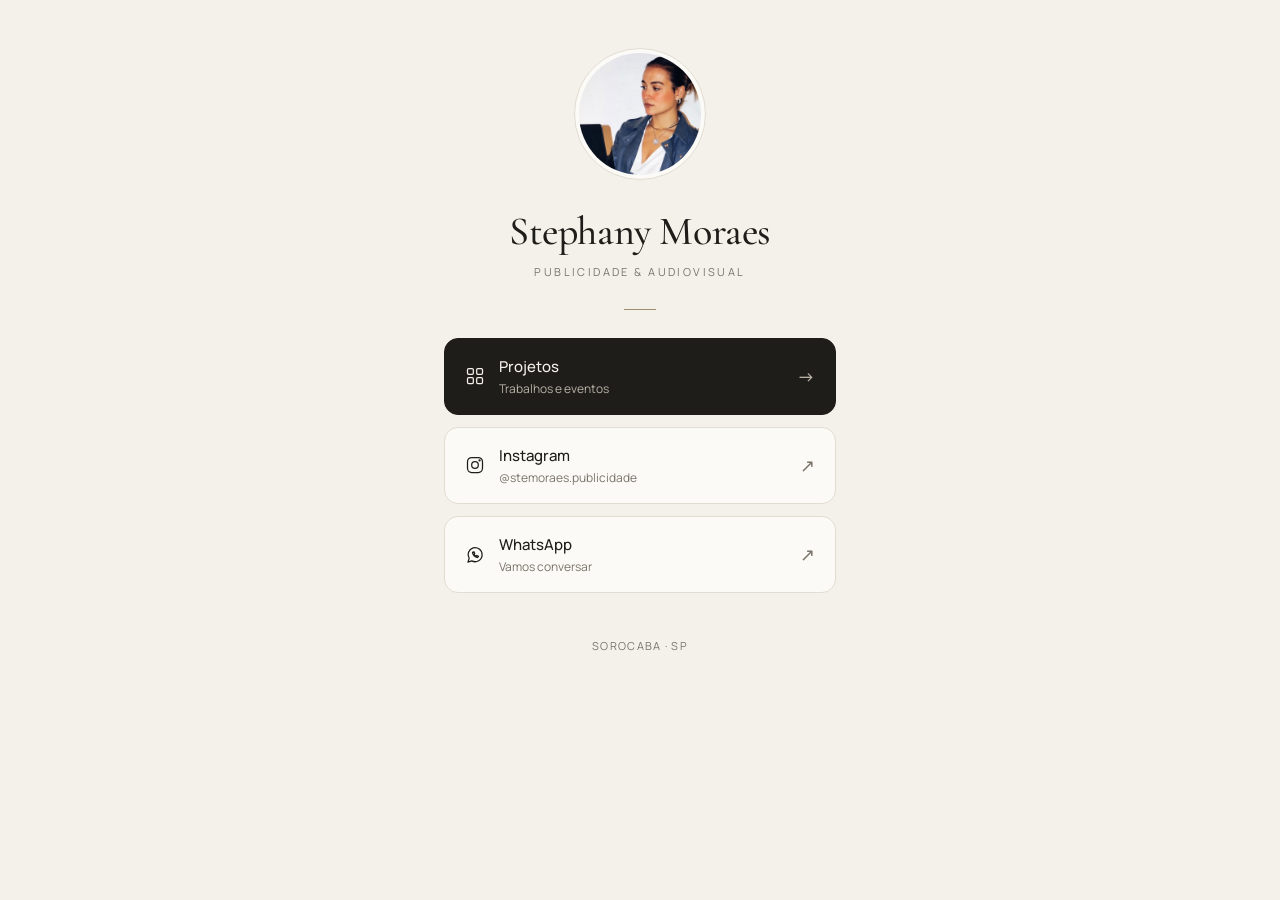
==== Stephany-Moraes/site/index.html @ f01a29e9 "Add files via upload" ====
<!DOCTYPE html>
<html lang="pt-BR">
<head>
  <meta charset="UTF-8">
  <meta name="viewport" content="width=device-width, initial-scale=1">
  <title>Stephany Moraes | Social Media, Videomaker e Fotografia</title>
  <meta name="description" content="Stephany Moraes — Social Media, Videomaker e Fotografia.">
  <meta name="theme-color" content="#f4f1ea">

  <meta property="og:title" content="Stephany Moraes">
  <meta property="og:description" content="Publicidade & Audiovisual">
  <meta property="og:image" content="img/perfil.jpg">

  <link rel="preconnect" href="https://fonts.googleapis.com">
  <link rel="preconnect" href="https://fonts.gstatic.com" crossorigin>
  <link href="https://fonts.googleapis.com/css2?family=Cormorant+Garamond:wght@500&family=Manrope:wght@400;500&display=swap" rel="stylesheet">
  <link rel="stylesheet" href="css/style.css">
</head>
<body>
  <main class="wrap">

    <section class="perfil">
      <img class="foto" src="img/perfil.jpg" alt="Foto de Stephany Moraes">
      <h1 class="nome">Stephany Moraes</h1>
      <p class="areas">Publicidade & Audiovisual</p>
    </section>

    <div class="divisor"></div>

    <nav class="links">
      <a class="btn destaque" href="projetos.html">
        <svg viewBox="0 0 24 24" fill="none" stroke-width="1.5" stroke-linecap="round" stroke-linejoin="round" aria-hidden="true">
          <rect x="3" y="3" width="7" height="7" rx="1.5"/><rect x="14" y="3" width="7" height="7" rx="1.5"/>
          <rect x="3" y="14" width="7" height="7" rx="1.5"/><rect x="14" y="14" width="7" height="7" rx="1.5"/>
        </svg>
        <span class="texto">Projetos<small>Trabalhos e eventos</small></span>
        <span class="seta">→</span>
      </a>

      <a class="btn" href="https://instagram.com/steamoraes.publicidade" target="_blank" rel="noopener">
        <svg viewBox="0 0 24 24" fill="none" stroke-width="1.5" stroke-linecap="round" stroke-linejoin="round" aria-hidden="true">
          <rect x="3" y="3" width="18" height="18" rx="5"/><circle cx="12" cy="12" r="4"/><circle cx="17.5" cy="6.5" r=".6" fill="currentColor"/>
        </svg>
        <span class="texto">Instagram<small>@stemoraes.publicidade</small></span>
        <span class="seta">↗</span>
      </a>

      <a class="btn" href="https://wa.me/5515998329003?text=Ol%C3%A1%2C%20gostaria%20de%20conhecer%20mais%20o%20seu%20trabalho!" target="_blank" rel="noopener">
        <svg viewBox="0 0 24 24" fill="none" stroke-width="1.5" stroke-linecap="round" stroke-linejoin="round" aria-hidden="true">
          <path d="M20.5 11.6a8.4 8.4 0 0 1-12.4 7.4L3.5 20.5l1.5-4.4A8.4 8.4 0 1 1 20.5 11.6z"/>
          <path d="M9 8.8c0 3.2 2.9 6.2 6.2 6.2l1-1.4-2-1-.9.8c-1-.4-2-1.4-2.4-2.4l.8-.9-1-2L9 8.8z"/>
        </svg>
        <span class="texto">WhatsApp<small>Vamos conversar</small></span>
        <span class="seta">↗</span>
      </a>
    </nav>

    <footer class="rodape">Sorocaba · SP</footer>

  </main>
</body>
</html>
---- Stephany-Moraes/site/css/style.css ----
:root {
  --bg: #f4f1ea;
  --surface: #fbfaf6;
  --ink: #1f1d1a;
  --muted: #7a746a;
  --line: #e2ddd2;
  --accent: #a08c6e;
  --radius: 14px;
  --serif: "Cormorant Garamond", Georgia, serif;
  --sans: "Manrope", system-ui, -apple-system, sans-serif;
}

* { box-sizing: border-box; margin: 0; padding: 0; }

html { -webkit-text-size-adjust: 100%; }

body {
  background: var(--bg);
  color: var(--ink);
  font-family: var(--sans);
  font-size: 15px;
  line-height: 1.6;
  min-height: 100vh;
  -webkit-font-smoothing: antialiased;
}

a { color: inherit; text-decoration: none; }

.wrap {
  max-width: 440px;
  margin: 0 auto;
  padding: 48px 24px 40px;
}

/* ---------- Página inicial ---------- */

.perfil {
  text-align: center;
  animation: entrar .7s ease both;
}

.foto {
  width: 132px;
  height: 132px;
  border-radius: 50%;
  object-fit: cover;
  object-position: center;
  border: 1px solid var(--line);
  padding: 4px;
  background: var(--surface);
}

.nome {
  font-family: var(--serif);
  font-weight: 500;
  font-size: 40px;
  line-height: 1.1;
  letter-spacing: -.01em;
  margin-top: 22px;
}

.areas {
  margin-top: 10px;
  font-size: 11px;
  letter-spacing: .22em;
  text-transform: uppercase;
  color: var(--muted);
}

.divisor {
  width: 32px;
  height: 1px;
  background: var(--accent);
  margin: 28px auto;
}

.links {
  display: flex;
  flex-direction: column;
  gap: 12px;
  animation: entrar .7s .15s ease both;
}

.btn {
  display: flex;
  align-items: center;
  gap: 14px;
  padding: 16px 20px;
  background: var(--surface);
  border: 1px solid var(--line);
  border-radius: var(--radius);
  font-weight: 500;
  transition: transform .2s ease, border-color .2s ease, background .2s ease;
}

.btn:hover, .btn:focus-visible {
  border-color: var(--accent);
  transform: translateY(-1px);
}

.btn:active { transform: scale(.98); }

.btn svg {
  width: 20px;
  height: 20px;
  flex-shrink: 0;
  stroke: var(--ink);
}

.btn .texto { flex: 1; text-align: left; }

.btn .texto small {
  display: block;
  font-size: 12px;
  font-weight: 400;
  color: var(--muted);
}

.btn .seta { color: var(--muted); font-size: 18px; }

.btn.destaque {
  background: var(--ink);
  border-color: var(--ink);
  color: var(--bg);
}

.btn.destaque svg { stroke: var(--bg); }
.btn.destaque .texto small, .btn.destaque .seta { color: #b9b2a5; }

.rodape {
  margin-top: 44px;
  text-align: center;
  font-size: 11px;
  letter-spacing: .12em;
  text-transform: uppercase;
  color: var(--muted);
}

/* ---------- Página de projetos ---------- */

.topo {
  display: flex;
  align-items: center;
  justify-content: space-between;
  margin-bottom: 36px;
}

.voltar {
  display: inline-flex;
  align-items: center;
  gap: 8px;
  font-size: 13px;
  color: var(--muted);
  transition: color .2s;
}

.voltar:hover { color: var(--ink); }

.assinatura {
  font-family: var(--serif);
  font-size: 18px;
}

.titulo-pagina {
  font-family: var(--serif);
  font-weight: 500;
  font-size: 44px;
  line-height: 1;
}

.subtitulo {
  margin-top: 10px;
  color: var(--muted);
  font-size: 14px;
}

.projetos {
  display: flex;
  flex-direction: column;
  gap: 28px;
  margin-top: 36px;
}

.projeto {
  animation: entrar .7s ease both;
}

.projeto:nth-child(2) { animation-delay: .1s; }
.projeto:nth-child(3) { animation-delay: .2s; }

.projeto .capa {
  width: 100%;
  aspect-ratio: 4 / 5;
  border-radius: var(--radius);
  overflow: hidden;
  background: var(--surface);
  border: 1px solid var(--line);
}

.projeto .capa img {
  width: 100%;
  height: 100%;
  object-fit: cover;
  display: block;
}

/* Capa sem foto: bloco tipográfico */
.capa.sem-foto {
  display: flex;
  align-items: flex-end;
  padding: 24px;
  aspect-ratio: 16 / 10;
  background:
    linear-gradient(135deg, #ebe6dc 0%, #f8f6f1 100%);
}

.capa.sem-foto span {
  font-family: var(--serif);
  font-size: 30px;
  line-height: 1.05;
  color: var(--ink);
  opacity: .85;
}

.projeto .info {
  display: flex;
  justify-content: space-between;
  align-items: baseline;
  gap: 12px;
  margin-top: 14px;
}

.projeto h2 {
  font-family: var(--serif);
  font-weight: 500;
  font-size: 24px;
  line-height: 1.15;
}

.projeto .tag {
  flex-shrink: 0;
  font-size: 10px;
  letter-spacing: .18em;
  text-transform: uppercase;
  color: var(--accent);
}

.projeto p {
  margin-top: 6px;
  color: var(--muted);
  font-size: 14px;
}

.cta {
  margin-top: 44px;
}

@keyframes entrar {
  from { opacity: 0; transform: translateY(10px); }
  to   { opacity: 1; transform: none; }
}

@media (prefers-reduced-motion: reduce) {
  * { animation: none !important; transition: none !important; }
}

@media (min-width: 720px) {
  .wrap.largo { max-width: 860px; }
  .wrap.largo .projetos {
    display: grid;
    grid-template-columns: 1fr 1fr;
    gap: 32px;
  }
}
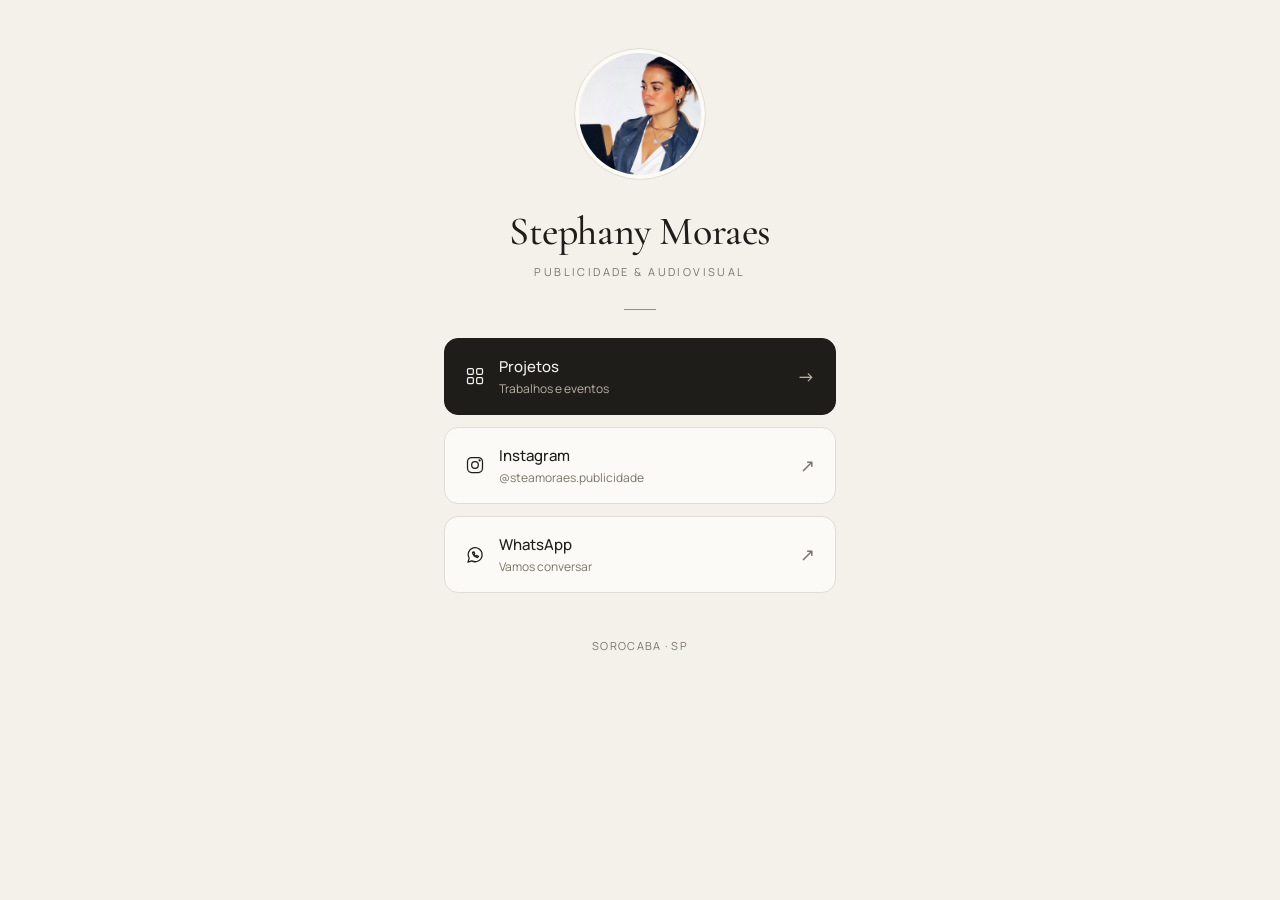
==== commit 6660b946: "feat: Add CI/CD" ====
--- a/Stephany-Moraes/site/index.html
+++ b/Stephany-Moraes/site/index.html
@@ -41,7 +41,7 @@
         <svg viewBox="0 0 24 24" fill="none" stroke-width="1.5" stroke-linecap="round" stroke-linejoin="round" aria-hidden="true">
           <rect x="3" y="3" width="18" height="18" rx="5"/><circle cx="12" cy="12" r="4"/><circle cx="17.5" cy="6.5" r=".6" fill="currentColor"/>
         </svg>
-        <span class="texto">Instagram<small>@stemoraes.publicidade</small></span>
+        <span class="texto">Instagram<small>@steamoraes.publicidade</small></span>
         <span class="seta">↗</span>
       </a>
 
